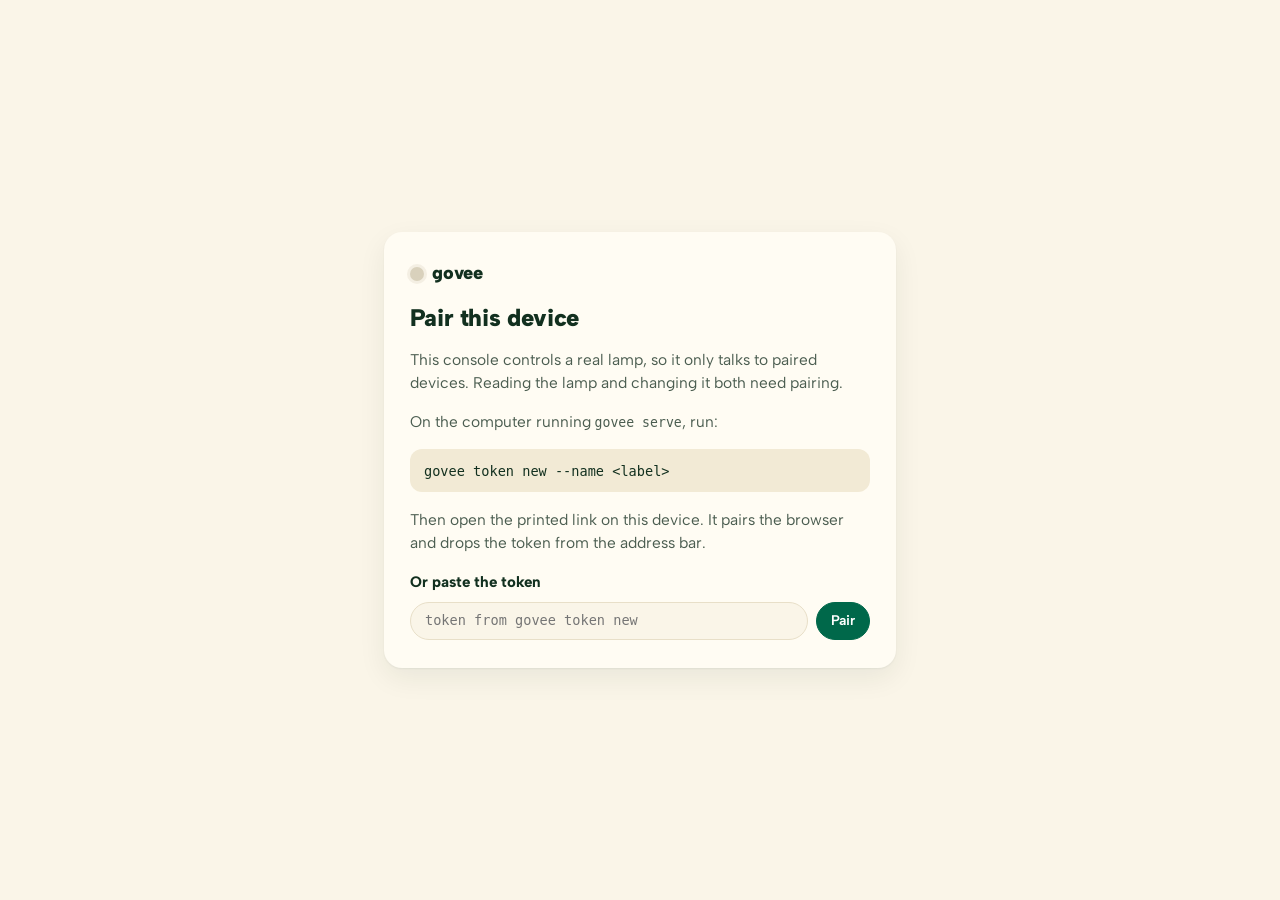
==== govee_cli/web/static/index.html @ eb203861 "web: console static UI in embodiment design (t3) Port docs/design/console-prototype.html to govee_cl" ====
<!doctype html>
<html lang="en">
<head>
<meta charset="utf-8">
<meta name="viewport" content="width=device-width, initial-scale=1, viewport-fit=cover">
<meta name="referrer" content="no-referrer">
<title>Govee Lamp Console</title>
<link rel="preconnect" href="https://fonts.googleapis.com">
<link rel="preconnect" href="https://fonts.gstatic.com" crossorigin>
<link rel="stylesheet" href="https://fonts.googleapis.com/css2?family=Albert+Sans:wght@400;500;600;700;800;900&amp;display=swap">
<link rel="stylesheet" href="app.css">
<script src="app.js" defer></script>
</head>
<body>

<!-- ================= BOOT (while the first /api/state call is in flight) ================= -->
<div class="boot" id="boot" role="status">Connecting to the lamp console&#x2026;</div>

<!-- ================= PAIRING (no token, or any 401) ================= -->
<section class="gate" id="gate" hidden aria-labelledby="gateTitle">
  <div class="gate-card">
    <span class="brand"><span class="brand-dot" aria-hidden="true"></span>govee</span>
    <h1 id="gateTitle">Pair this device</h1>
    <p>This console controls a real lamp, so it only talks to paired devices. Reading the lamp and changing it both need pairing.</p>
    <p>On the computer running <code>govee serve</code>, run:</p>
    <code class="gate-cmd">govee token new --name &lt;label&gt;</code>
    <p>Then open the printed link on this device. It pairs the browser and drops the token from the address bar.</p>
    <form class="gate-form" id="gateForm" autocomplete="off">
      <label for="gateToken">Or paste the token</label>
      <div class="gate-row">
        <input id="gateToken" name="token" type="password" spellcheck="false" autocapitalize="off" placeholder="token from govee token new" required>
        <button type="submit" class="btn primary">Pair</button>
      </div>
      <p class="gate-error" id="gateError" role="alert" hidden></p>
    </form>
  </div>
</section>

<!-- ================= CONSOLE (paired) ================= -->
<div id="app" hidden>
<header class="top">
  <span class="brand"><span class="brand-dot" aria-hidden="true"></span>govee</span>
  <nav class="tabs" aria-label="Views">
    <a href="#lamp" data-view="lamp">Lamp</a>
    <a href="#stats" data-view="stats">Stats</a>
    <a href="#agents" data-view="agents">Agents</a>
  </nav>
  <div class="actions">
    <span class="status-pill" id="statusPill" data-state="unknown"><i aria-hidden="true"></i><span id="statusText">Checking the lamp</span></span>
    <div class="seg" role="group" aria-label="Write mode">
      <button type="button" data-mode="dry" aria-pressed="true">Dry run</button>
      <button type="button" data-mode="live" aria-pressed="false">Live</button>
    </div>
  </div>
</header>

<main>
  <!-- ================= LAMP ================= -->
  <section class="page" id="view-lamp" data-view-panel="lamp">
    <div class="notice" id="lampNotice" role="note" hidden></div>
    <div class="hero">
      <div class="lamp-stage" id="stage">
        <div class="lamp" id="lamp" data-on="false">
          <div class="bulb" id="bulb" aria-hidden="true"></div>
          <div>
            <div class="lamp-name" id="lampName">Lamp</div>
            <div class="lamp-readout" id="readout"></div>
          </div>
          <span class="lamp-diff" id="lampDiff" data-shown="false">Preview</span>
        </div>
      </div>

      <div class="panel controls">
        <div class="power">
          <div>
            <h2>Power</h2>
            <p class="panel-sub" id="deviceSub">&#x2013;</p>
          </div>
          <button type="button" class="switch" role="switch" id="power" aria-checked="false" aria-label="Lamp power"></button>
        </div>

        <div class="ctl-row">
          <div class="ctl-head"><label for="bright">Brightness</label><output id="brightOut" for="bright">&#x2013;</output></div>
          <input type="range" id="bright" min="1" max="100" value="50">
        </div>

        <div class="ctl-row">
          <div class="mode-tabs" role="tablist" aria-label="Light mode">
            <button type="button" role="tab" id="tab-color" aria-selected="true" aria-controls="pane-color">Color</button>
            <button type="button" role="tab" id="tab-white" aria-selected="false" aria-controls="pane-white">White</button>
          </div>
          <div id="pane-color" role="tabpanel" aria-labelledby="tab-color">
            <div class="swatches" id="swatches"></div>
          </div>
          <div id="pane-white" role="tabpanel" aria-labelledby="tab-white" hidden>
            <div class="ctl-head"><label for="temp">Color temperature</label><output id="tempOut" for="temp">2700 K</output></div>
            <input type="range" class="temp-range" id="temp" min="2000" max="9000" step="100" value="2700">
            <p class="hint">2000 K is candlelight warm, 9000 K is overcast-sky cool.</p>
          </div>
        </div>

        <div class="ctl-row">
          <div class="ctl-head"><h3>Scenes</h3><span class="hint">Sent through the Govee cloud</span></div>
          <div class="chips" id="scenes"></div>
        </div>
      </div>
    </div>

    <div class="duo">
      <section class="panel" aria-labelledby="sendTitle">
        <div class="send-head">
          <div>
            <h2 id="sendTitle">What will be sent</h2>
            <p class="panel-sub" id="sendSub">Dry run: your changes stay here until you send them.</p>
          </div>
          <span class="badge dry" id="modeBadge">Dry run</span>
        </div>
        <div class="wire" id="wire"></div>
        <p class="cli-equiv" id="cliEquiv"></p>
        <div class="send-actions">
          <button type="button" class="btn primary" id="sendBtn" disabled>Send to lamp</button>
          <button type="button" class="btn" id="discardBtn" disabled>Discard changes</button>
        </div>
      </section>

      <section class="panel" aria-labelledby="actTitle">
        <h2 id="actTitle">Recent activity</h2>
        <p class="panel-sub">Every command is logged, including dry runs that never reached the lamp.</p>
        <ul class="feed" id="feed"></ul>
      </section>
    </div>
  </section>

  <!-- ================= STATS ================= -->
  <section class="page" id="view-stats" data-view-panel="stats" hidden>
    <div>
      <h1 class="view-title">Lamp stats</h1>
      <p class="view-lede">How long the lamp is on, how bright it runs and who changes it. <code>govee serve</code> samples the lamp's state while it runs and logs every command.</p>
    </div>
    <div class="notice" id="statsNotice" role="note" hidden></div>
    <div class="tiles" id="tiles"></div>
    <div class="charts">
      <figure class="chart wide" id="c-day"></figure>
      <figure class="chart" id="c-hours"></figure>
      <figure class="chart" id="c-src"></figure>
      <figure class="chart wide" id="c-heat"></figure>
    </div>
  </section>

  <!-- ================= AGENTS ================= -->
  <section class="page" id="view-agents" data-view-panel="agents" hidden>
    <div>
      <h1 class="view-title">Agents</h1>
      <p class="view-lede">Any Claude-backed agent in the mesh can use the lamp through the govee MCP server. The same rules apply to agents, the command line and this page.</p>
    </div>
    <div class="agents">
      <section class="panel" aria-labelledby="toolsTitle">
        <h2 id="toolsTitle">MCP tools</h2>
        <p class="panel-sub">Served over stdio by <code>govee mcp serve</code></p>
        <ul class="tool-list">
          <li><code>list_devices</code><span class="badge">read</span><p>Lamps found on the LAN and in the Govee account, with model and transport.</p></li>
          <li><code>get_state</code><span class="badge">read</span><p>Power, brightness, color or color temperature of one lamp.</p></li>
          <li><code>set_light</code><span class="badge dry">dry run unless apply</span><p>Power, brightness, color, color temperature. Returns the exact command it sent or would send.</p></li>
          <li><code>set_scene</code><span class="badge dry">dry run unless apply</span><p>Applies one of the lamp's scenes through the cloud API.</p></li>
          <li><code>get_stats</code><span class="badge">read</span><p>On-time, brightness and command counts over a time range.</p></li>
        </ul>
        <div class="snippet">
          <button type="button" class="btn" id="copyMcp">Copy</button>
<pre id="mcpJson">{
  "mcpServers": {
    "govee": {
      "command": "govee",
      "args": ["mcp", "serve"],
      "env": { "GOVEE_API_KEY": "${GOVEE_API_KEY}" }
    }
  }
}</pre>
        </div>
      </section>

      <section class="panel" aria-labelledby="rulesTitle">
        <h2 id="rulesTitle">Mesh rules</h2>
        <p class="panel-sub">Enforced by the server, so a prompt cannot talk an agent past them</p>
        <ul class="rules">
          <li><svg width="18" height="18" viewBox="0 0 24 24" aria-hidden="true"><circle cx="12" cy="12" r="10" fill="var(--good)"/><path d="M7 12.5l3 3 7-7" stroke="var(--sheet)" stroke-width="2.4" fill="none" stroke-linecap="round"/></svg><b>Dry run by default</b><p>A write without <code>apply: true</code> returns the command it would send and changes nothing.</p></li>
          <li><svg width="18" height="18" viewBox="0 0 24 24" aria-hidden="true"><circle cx="12" cy="12" r="10" fill="var(--good)"/><path d="M7 12.5l3 3 7-7" stroke="var(--sheet)" stroke-width="2.4" fill="none" stroke-linecap="round"/></svg><b>Every call is logged</b><p>Each write records its source (CLI, web, MCP or rules) and who made it, and shows up in Stats.</p></li>
          <li><svg width="18" height="18" viewBox="0 0 24 24" aria-hidden="true"><circle cx="12" cy="12" r="10" fill="var(--good)"/><path d="M7 12.5l3 3 7-7" stroke="var(--sheet)" stroke-width="2.4" fill="none" stroke-linecap="round"/></svg><b>The key stays in the environment</b><p>Agents never see <code>GOVEE_API_KEY</code>. The server reads it and never echoes it.</p></li>
          <li><svg width="18" height="18" viewBox="0 0 24 24" aria-hidden="true"><circle cx="12" cy="12" r="10" fill="var(--good)"/><path d="M7 12.5l3 3 7-7" stroke="var(--sheet)" stroke-width="2.4" fill="none" stroke-linecap="round"/></svg><b>Schedules live in culture-rules</b><p>govee has no timers of its own. A culture-rules rule calls the govee runner actor, for example <code>lamp_color</code> when CI fails.</p></li>
        </ul>
        <div class="pair-panel">
          <b>Pair another device</b>
          <p>Run <code>govee token new --name &lt;label&gt;</code> on the computer running <code>govee serve</code>, then open the printed link on the other device. Reading the lamp and changing it both need pairing.</p>
          <button type="button" class="btn" id="unpairBtn">Unpair this device</button>
        </div>
      </section>
    </div>
  </section>
</main>
</div>

<div class="tip" id="tip" hidden></div>
<div class="toast" id="toast" role="status" aria-live="polite"></div>
</body>
</html>
---- govee_cli/web/static/app.css ----
/* Layout: embodiment's sticky top bar + pill tabs over a single 72rem page rail;
   the lamp view is a two-column hero (the lamp itself | its controls), stats is
   embodiment's "Site state" pattern (tiles, then a chart grid with Table toggles).
   Tokens are embodiment/web/src/styles/app.css values, cited not imported. */
:root {
  --paper: #faf5e8; --sheet: #fffcf3; --well: #f2ead5;
  --ink: #12301f; --quiet: #4b5d50; --muted: #6f7868;
  --rule: #e8dfc8; --rule-soft: #f0e8d4;
  --cobalt: #00684a; --cobalt-soft: #dcefdf; --on-cobalt: #ffffff;
  --warn: #8a5a00; --warn-soft: #fff1d6;
  --good: #0ca30c; --warning: #e09c00; --critical: #d03b3b;
  /* command sources: validated categorical order cli, web, mcp, rules
     (validate_palette.js, light on #fffcf3 and dark on #1d3354: all checks pass) */
  --s-cli: #2a78d6; --s-web: #eb6834; --s-mcp: #7a4fc9; --s-rules: #199e70;
  --lamp-off: #d9d1bc;
  --shadow: 0 1px 2px rgba(18,48,31,.06), 0 10px 28px rgba(18,48,31,.07);
  --shadow-lift: 0 2px 6px rgba(18,48,31,.08), 0 22px 48px -12px rgba(18,48,31,.22);
  --ui: "Albert Sans", "Segoe UI", system-ui, sans-serif;
  --mono: ui-monospace, "SF Mono", Menlo, Consolas, monospace;
  --step--1: .8125rem; --step-0: .96875rem; --step-1: 1.1875rem; --step-2: 1.5rem; --step-3: 2.25rem;
  --radius-s: 6px; --radius-m: 12px; --radius-l: 18px;
  --bar-h: 64px;
  --glide: cubic-bezier(.2,.8,.2,1);
  color-scheme: light;
}
@media (prefers-color-scheme: dark) {
  :root:not([data-theme="light"]) {
    --paper: #172b47; --sheet: #1d3354; --well: #253f66;
    --ink: #eef2f7; --quiet: #b9c6d8; --muted: #8fa0b8;
    --rule: #2c4872; --rule-soft: #243c62;
    --cobalt: #5fd897; --cobalt-soft: #23485a; --on-cobalt: #10233a;
    --warn: #ffc16b; --warn-soft: #3a3320;
    --s-cli: #3987e5; --s-web: #d95926; --s-mcp: #9572e0; --s-rules: #1baf7a;
    --lamp-off: #2c4872;
    --shadow: 0 1px 2px rgba(5,12,24,.3), 0 10px 28px rgba(5,12,24,.28);
    --shadow-lift: 0 2px 6px rgba(5,12,24,.35), 0 22px 48px -12px rgba(5,12,24,.6);
    color-scheme: dark;
  }
}
:root[data-theme="dark"] {
  --paper: #172b47; --sheet: #1d3354; --well: #253f66;
  --ink: #eef2f7; --quiet: #b9c6d8; --muted: #8fa0b8;
  --rule: #2c4872; --rule-soft: #243c62;
  --cobalt: #5fd897; --cobalt-soft: #23485a; --on-cobalt: #10233a;
  --warn: #ffc16b; --warn-soft: #3a3320;
  --s-cli: #3987e5; --s-web: #d95926; --s-mcp: #9572e0; --s-rules: #1baf7a;
  --lamp-off: #2c4872;
  --shadow: 0 1px 2px rgba(5,12,24,.3), 0 10px 28px rgba(5,12,24,.28);
  --shadow-lift: 0 2px 6px rgba(5,12,24,.35), 0 22px 48px -12px rgba(5,12,24,.6);
  color-scheme: dark;
}
*, *::before, *::after { box-sizing: border-box; }
[hidden] { display: none !important; }
html { background: var(--paper); }
body { margin: 0; min-height: 100vh; background: var(--paper); color: var(--ink); font-family: var(--ui); font-size: var(--step-0); line-height: 1.5; }
body::before { content: ""; position: fixed; inset: 0 0 auto; height: env(safe-area-inset-top, 0px); z-index: 40; background: var(--paper); }
h1, h2, h3 { margin: 0; text-wrap: balance; }
p { margin: 0; }
button, input { font: inherit; color: inherit; }
button { cursor: pointer; }
:focus-visible { outline: 2px solid var(--cobalt); outline-offset: 2px; border-radius: 4px; }
code, .mono { font-family: var(--mono); font-size: .85em; }

/* ---------- shared controls (embodiment .btn / .pill-btn / .chip) ---------- */
.btn, .pill-btn {
  display: inline-flex; align-items: center; justify-content: center; gap: .45rem;
  border: 1px solid var(--rule); background: var(--sheet); color: var(--ink);
  border-radius: 999px; padding-block: .4rem; padding-inline: .9rem;
  font-weight: 650; font-size: .875rem; white-space: nowrap; min-block-size: 38px;
}
.btn:hover, .pill-btn:hover { border-color: var(--cobalt); }
.btn.primary { background: var(--cobalt); color: var(--on-cobalt); border-color: var(--cobalt); }
.btn:disabled { opacity: .5; cursor: default; }
.btn:disabled:hover { border-color: var(--rule); }
.btn.primary:disabled:hover { border-color: var(--cobalt); }
.pill-btn[aria-pressed="true"] { background: var(--cobalt-soft); border-color: transparent; }
.chips { display: flex; flex-wrap: wrap; gap: .45rem; }
.chip {
  border: 1px solid var(--rule); background: var(--sheet); color: var(--ink);
  border-radius: 999px; padding-block: .35rem; padding-inline: .85rem; font-size: .875rem; font-weight: 600;
}
.chip:hover { border-color: var(--cobalt); }
.chip[aria-pressed="true"] { background: var(--cobalt); color: var(--on-cobalt); border-color: var(--cobalt); }

/* ---------- top bar ---------- */
.top {
  position: sticky; top: env(safe-area-inset-top, 0px); z-index: 30;
  display: flex; align-items: center; flex-wrap: wrap; gap: .6rem 1rem;
  min-block-size: var(--bar-h);
  padding-block: .6rem;
  padding-left: max(16px, env(safe-area-inset-left, 0px)); padding-right: max(16px, env(safe-area-inset-right, 0px));
  background: color-mix(in srgb, var(--paper) 88%, transparent);
  backdrop-filter: blur(12px);
  border-bottom: 1px solid var(--rule);
}
.brand { display: inline-flex; align-items: center; gap: .55rem; font-weight: 850; font-size: 1.3rem; letter-spacing: -.02em; }
.brand-dot { width: 14px; height: 14px; border-radius: 50%; background: var(--lamp-css, var(--lamp-off)); box-shadow: 0 0 0 3px color-mix(in srgb, var(--lamp-css, var(--lamp-off)) 30%, transparent); transition: background .4s var(--glide); }
.tabs { display: flex; gap: 4px; background: var(--well); padding: 4px; border-radius: 999px; }
.tabs a { padding-block: .3rem; padding-inline: .9rem; border-radius: 999px; color: var(--quiet); font-weight: 700; font-size: .875rem; text-decoration: none; }
.tabs a:hover { color: var(--ink); }
.tabs a[aria-current="page"] { background: var(--sheet); color: var(--ink); box-shadow: var(--shadow); }
.actions { display: flex; align-items: center; gap: .6rem; margin-left: auto; flex-wrap: wrap; }
.status-pill { display: inline-flex; align-items: center; gap: .45rem; font-size: var(--step--1); color: var(--quiet); font-weight: 600; }
.status-pill i { width: 8px; height: 8px; border-radius: 50%; background: var(--st, var(--muted)); box-shadow: 0 0 0 3px color-mix(in srgb, var(--st, var(--muted)) 22%, transparent); }
.status-pill[data-state="ok"] { --st: var(--good); }
.status-pill[data-state="bad"] { --st: var(--critical); }
.seg { display: inline-flex; background: var(--well); padding: 3px; border-radius: 999px; }
.seg button { border: 0; background: transparent; border-radius: 999px; padding-block: .28rem; padding-inline: .8rem; font-size: .8125rem; font-weight: 700; color: var(--quiet); }
.seg button[aria-pressed="true"] { background: var(--sheet); color: var(--ink); box-shadow: var(--shadow); }
.seg button[data-mode="live"][aria-pressed="true"] { background: var(--warn-soft); color: var(--warn); }

/* ---------- page ---------- */
.page {
  max-width: 72rem; margin-inline: auto;
  padding-block: 1.75rem 4rem;
  padding-left: max(16px, env(safe-area-inset-left, 0px)); padding-right: max(16px, env(safe-area-inset-right, 0px));
  display: grid; gap: 1.25rem;
}
.view-title { font-size: var(--step-3); font-weight: 850; line-height: 1.1; letter-spacing: -.02em; }
.view-lede { color: var(--quiet); max-width: 62ch; margin-top: .35rem; }
.notice {
  display: flex; gap: .6rem; align-items: center; flex-wrap: wrap;
  background: var(--warn-soft); color: var(--warn); border-radius: var(--radius-m);
  padding-block: .55rem; padding-inline: .9rem; font-size: var(--step--1); font-weight: 600;
}
.panel { background: var(--sheet); border-radius: var(--radius-l); box-shadow: var(--shadow); padding-block: 1.25rem; padding-inline: 1.35rem; min-width: 0; }
.panel h2 { font-size: var(--step-1); font-weight: 800; }
.panel-sub { color: var(--muted); font-size: var(--step--1); margin-top: .1rem; }

/* ---------- the lamp hero ---------- */
.hero { display: grid; grid-template-columns: minmax(0, 5fr) minmax(0, 6fr); gap: 1.25rem; }
.lamp-stage {
  position: relative; overflow: hidden; border-radius: var(--radius-l); box-shadow: var(--shadow);
  background: var(--sheet); min-height: 25rem;
  display: grid; place-items: center; padding: 1.5rem;
}
.lamp-stage::before {
  content: ""; position: absolute; inset: -20%;
  background: radial-gradient(closest-side, color-mix(in srgb, var(--lamp-css) calc(var(--glow) * 55%), transparent), transparent 100%);
  transition: background .6s var(--glide);
}
.lamp { position: relative; display: grid; width: min(100%, 24rem); justify-items: center; gap: 1.1rem; text-align: center; }
.bulb {
  width: clamp(9rem, 26vw, 12.5rem); aspect-ratio: 1; max-width: 100%; border-radius: 50%;
  background: radial-gradient(circle at 38% 34%, color-mix(in srgb, #fff calc(var(--glow) * 70%), var(--lamp-css)) 0%, var(--lamp-css) 58%, color-mix(in srgb, var(--lamp-css) 70%, #000) 100%);
  box-shadow: 0 0 calc(var(--glow) * 90px) calc(var(--glow) * 18px) color-mix(in srgb, var(--lamp-css) 65%, transparent), inset 0 -10px 30px rgba(0,0,0,.12);
  transition: background .6s var(--glide), box-shadow .6s var(--glide);
}
.lamp[data-on="false"] .bulb { background: radial-gradient(circle at 38% 34%, color-mix(in srgb, var(--lamp-off) 70%, var(--sheet)), var(--lamp-off)); box-shadow: inset 0 -10px 30px rgba(0,0,0,.08); }
.lamp-name { font-size: var(--step-2); font-weight: 850; letter-spacing: -.015em; }
.lamp-readout { min-height: 1.3rem; display: flex; flex-wrap: wrap; justify-content: center; gap: .35rem .9rem; color: var(--quiet); font-size: var(--step--1); font-weight: 600; font-variant-numeric: tabular-nums; }
.lamp-diff {
  display: block; box-sizing: border-box; height: 1.75rem; line-height: 1.35rem; max-width: 100%;
  white-space: nowrap; overflow: hidden; text-overflow: ellipsis;
  font-size: var(--step--1); color: var(--warn); background: var(--warn-soft); border-radius: 999px; padding-block: .2rem; padding-inline: .7rem; font-weight: 650;
}
.lamp-diff[data-shown="false"] { visibility: hidden; }

.controls { display: grid; gap: 1.1rem; align-content: start; }
.ctl-row { display: grid; gap: .5rem; }
.ctl-head { display: flex; justify-content: space-between; align-items: baseline; gap: 1rem; }
.ctl-head label, .ctl-head h3 { font-weight: 750; font-size: .95rem; }
.ctl-head output { font-variant-numeric: tabular-nums; color: var(--quiet); font-weight: 650; font-size: var(--step--1); }
.power { display: flex; align-items: center; justify-content: space-between; gap: 1rem; }
.switch { position: relative; width: 58px; height: 32px; border-radius: 999px; border: 0; background: var(--rule); flex: none; transition: background .25s var(--glide); }
.switch::after { content: ""; position: absolute; top: 4px; left: 4px; width: 24px; height: 24px; border-radius: 50%; background: var(--sheet); box-shadow: var(--shadow); transition: transform .25s var(--glide); }
.switch[aria-checked="true"] { background: var(--cobalt); }
.switch[aria-checked="true"]::after { transform: translateX(26px); }
input[type="range"] { width: 100%; accent-color: var(--cobalt); height: 28px; }
.temp-range { appearance: none; -webkit-appearance: none; height: 12px; border-radius: 999px; background: linear-gradient(90deg, #ff8a2a, #ffc78f, #fff4e8, #dfe9ff, #b9ccff); outline-offset: 6px; }
.temp-range::-webkit-slider-thumb { -webkit-appearance: none; width: 24px; height: 24px; border-radius: 50%; background: var(--sheet); border: 2px solid var(--ink); box-shadow: var(--shadow); }
.temp-range::-moz-range-thumb { width: 22px; height: 22px; border-radius: 50%; background: var(--sheet); border: 2px solid var(--ink); }
.swatches { display: flex; flex-wrap: wrap; gap: .5rem; align-items: center; }
.swatch { width: 34px; height: 34px; border-radius: 50%; border: 2px solid var(--sheet); background: var(--c); box-shadow: 0 0 0 1px var(--rule); }
.swatch[aria-pressed="true"] { box-shadow: 0 0 0 2px var(--ink); }
.custom-color { display: inline-flex; align-items: center; gap: .4rem; font-size: var(--step--1); font-weight: 650; color: var(--quiet); }
.custom-color input { width: 34px; height: 34px; border: 0; padding: 0; background: none; border-radius: 50%; }
.mode-tabs { display: inline-flex; background: var(--well); padding: 3px; border-radius: 999px; justify-self: start; }
.mode-tabs button { border: 0; background: transparent; border-radius: 999px; padding-block: .25rem; padding-inline: .85rem; font-size: .8125rem; font-weight: 700; color: var(--quiet); }
.mode-tabs button[aria-selected="true"] { background: var(--sheet); color: var(--ink); box-shadow: var(--shadow); }
.hint { color: var(--muted); font-size: var(--step--1); }

/* ---------- pending command + activity ---------- */
.duo { display: grid; grid-template-columns: minmax(0, 6fr) minmax(0, 5fr); gap: 1.25rem; }
.send-head { display: flex; justify-content: space-between; align-items: flex-start; gap: 1rem; flex-wrap: wrap; }
.badge { display: inline-flex; align-items: center; gap: .35rem; border-radius: 999px; padding-block: .15rem; padding-inline: .6rem; font-size: .75rem; font-weight: 750; background: var(--well); color: var(--quiet); }
.badge.dry { background: var(--cobalt-soft); color: var(--ink); }
.badge.live { background: var(--warn-soft); color: var(--warn); }
.wire { margin-top: .9rem; display: grid; gap: .5rem; }
.wire-item { border: 1px solid var(--rule); border-radius: var(--radius-m); overflow: hidden; }
.wire-meta { display: flex; justify-content: space-between; gap: .5rem; flex-wrap: wrap; padding-block: .4rem; padding-inline: .75rem; background: var(--well); font-size: .75rem; font-weight: 700; color: var(--quiet); }
.wire pre { margin: 0; padding-block: .6rem; padding-inline: .75rem; overflow-x: auto; font-family: var(--mono); font-size: .8rem; line-height: 1.5; color: var(--ink); }
.wire-empty { color: var(--muted); font-size: var(--step--1); padding-block: 1rem; text-align: center; border: 1px dashed var(--rule); border-radius: var(--radius-m); }
.cli-equiv { margin-top: .75rem; font-size: var(--step--1); color: var(--quiet); overflow-x: auto; white-space: nowrap; }
.cli-equiv code { color: var(--ink); background: var(--well); padding: .15rem .45rem; border-radius: var(--radius-s); }
.send-actions { display: flex; gap: .5rem; margin-top: 1rem; flex-wrap: wrap; }
.feed { list-style: none; margin: .9rem 0 0; padding: 0; display: grid; }
.feed li { display: grid; grid-template-columns: auto minmax(0, 1fr) auto; gap: .2rem .7rem; align-items: center; padding-block: .6rem; border-bottom: 1px solid var(--rule-soft); }
.feed li:last-child { border-bottom: 0; }
.src { display: inline-flex; align-items: center; gap: .35rem; font-size: .75rem; font-weight: 750; color: var(--quiet); min-width: 4.5rem; }
.src::before { content: ""; width: 8px; height: 8px; border-radius: 2px; background: var(--s); }
.feed b { font-weight: 700; font-size: .9rem; }
.feed .who { color: var(--muted); font-size: var(--step--1); display: block; overflow: hidden; text-overflow: ellipsis; white-space: nowrap; }
.feed time { color: var(--muted); font-size: .75rem; font-variant-numeric: tabular-nums; text-align: right; }
.feed .dry-tag { color: var(--muted); font-weight: 600; font-size: .75rem; }

/* ---------- stats: tiles + charts (embodiment library.css) ---------- */
.tiles { display: grid; grid-template-columns: repeat(auto-fit, minmax(12.5rem, 1fr)); gap: 1rem; }
.tile { display: flex; flex-direction: column; gap: .1rem; background: var(--sheet); border-radius: var(--radius-l); box-shadow: var(--shadow); padding-block: 1.1rem; padding-inline: 1.25rem; }
.tile b { font-size: 2.25rem; font-weight: 850; line-height: 1.1; letter-spacing: -.02em; font-variant-numeric: tabular-nums; }
.tile span { font-weight: 650; }
.tile small { color: var(--muted); font-size: var(--step--1); }
.charts { display: grid; grid-template-columns: repeat(2, minmax(0, 1fr)); gap: 1rem; }
.chart { margin: 0; display: flex; flex-direction: column; gap: .9rem; background: var(--sheet); border-radius: var(--radius-l); box-shadow: var(--shadow); padding-block: 1.1rem; padding-inline: 1.25rem; min-width: 0; }
.chart.wide { grid-column: 1 / -1; }
.chart-head { display: flex; align-items: flex-start; justify-content: space-between; gap: 1rem; }
.chart-head h3 { font-size: 1.125rem; font-weight: 800; }
.chart-head p { margin-top: .15rem; color: var(--muted); font-size: var(--step--1); }
.chart-src { margin-top: auto; color: var(--muted); font-size: .75rem; }
.chart-src code { font-size: .72rem; }
.legend { display: flex; flex-wrap: wrap; gap: .4rem 1rem; font-size: var(--step--1); color: var(--quiet); font-weight: 600; }
.legend span { display: inline-flex; align-items: center; gap: .4rem; }
.legend span::before { content: ""; width: 10px; height: 10px; border-radius: 3px; background: var(--s); }
.plot { position: relative; width: 100%; }
.plot svg { display: block; width: 100%; height: auto; overflow: visible; }
.plot .axis text { fill: var(--muted); font-size: 11px; font-family: var(--ui); }
.plot .grid line { stroke: var(--rule); stroke-width: 1; }
.plot .base { stroke: var(--quiet); stroke-width: 1; opacity: .5; }
.chart-table { width: 100%; border-collapse: collapse; font-size: .875rem; font-variant-numeric: tabular-nums; }
.chart-table th, .chart-table td { text-align: left; padding-block: .35rem; border-bottom: 1px solid var(--rule-soft); }
.chart-table th { color: var(--muted); font-weight: 650; font-size: .75rem; }
.chart-table td:not(:first-child), .chart-table th:not(:first-child) { text-align: right; }
.table-wrap { max-height: 18rem; overflow: auto; }
.tip {
  position: fixed; z-index: 60; pointer-events: none; min-width: 9rem;
  background: var(--sheet); color: var(--ink); border: 1px solid var(--rule); border-radius: var(--radius-m);
  box-shadow: var(--shadow-lift); padding-block: .5rem; padding-inline: .7rem; font-size: var(--step--1); font-variant-numeric: tabular-nums;
}
.tip strong { display: block; font-weight: 750; margin-bottom: .15rem; }
.tip .row { display: flex; justify-content: space-between; gap: 1rem; color: var(--quiet); }
.tip .row span:first-child { display: inline-flex; align-items: center; gap: .35rem; }
.tip .sw { width: 8px; height: 8px; border-radius: 2px; display: inline-block; }
.heat-scale { display: flex; align-items: center; gap: .5rem; font-size: .75rem; color: var(--muted); }
.heat-scale i { display: inline-block; width: 120px; height: 10px; border-radius: 3px; background: linear-gradient(90deg, var(--rule-soft), var(--cobalt)); }

/* ---------- agents ---------- */
.agents { display: grid; grid-template-columns: minmax(0, 1fr) minmax(0, 1fr); gap: 1.25rem; }
.tool-list { list-style: none; margin: .9rem 0 0; padding: 0; display: grid; gap: .1rem; }
.tool-list li { display: grid; grid-template-columns: minmax(0, 1fr) auto; gap: .15rem 1rem; padding-block: .65rem; border-bottom: 1px solid var(--rule-soft); }
.tool-list li:last-child { border-bottom: 0; }
.tool-list code { font-weight: 700; font-size: .875rem; color: var(--ink); }
.tool-list p { grid-column: 1 / -1; color: var(--quiet); font-size: var(--step--1); }
.snippet { position: relative; margin-top: .9rem; background: var(--well); border-radius: var(--radius-m); }
.snippet pre { margin: 0; padding: .9rem 1rem; overflow-x: auto; font-family: var(--mono); font-size: .8rem; line-height: 1.55; }
.snippet .btn { position: absolute; top: .5rem; right: .5rem; min-block-size: 30px; padding-block: .2rem; font-size: .75rem; }
.rules { list-style: none; margin: .9rem 0 0; padding: 0; display: grid; gap: .75rem; }
.rules li { display: grid; grid-template-columns: auto minmax(0, 1fr); gap: .1rem .75rem; align-items: start; }
.rules svg { margin-top: 2px; }
.rules b { font-weight: 750; }
.rules p { grid-column: 2; color: var(--quiet); font-size: var(--step--1); }
.proposed { font-size: .7rem; font-weight: 750; color: var(--warn); background: var(--warn-soft); border-radius: 999px; padding-block: .05rem; padding-inline: .5rem; margin-left: .35rem; vertical-align: 2px; }
.pair-panel { margin-top: .9rem; padding: .8rem 1rem; background: var(--well); border-radius: var(--radius-m); display: grid; gap: .5rem; }
.pair-panel p { color: var(--quiet); font-size: var(--step--1); }
.pair-panel .btn { justify-self: start; }
.pair { display: flex; align-items: center; justify-content: space-between; gap: 1rem; flex-wrap: wrap; margin-top: .9rem; padding: .8rem 1rem; background: var(--well); border-radius: var(--radius-m); }
.pair b { display: block; }
.pair small { color: var(--quiet); font-size: var(--step--1); }

/* ---------- empty states ---------- */
.chart-empty {
  display: grid; place-items: center; text-align: center; min-height: 10rem; gap: .25rem;
  color: var(--muted); font-size: var(--step--1); border: 1px dashed var(--rule); border-radius: var(--radius-m); padding: 1rem;
}
.chart-empty b { color: var(--quiet); font-size: .9rem; }
.feed-empty { color: var(--muted); font-size: var(--step--1); padding-block: 1rem; }
.wire-error { color: var(--warn); background: var(--warn-soft); border-radius: var(--radius-m); padding-block: .6rem; padding-inline: .8rem; font-size: var(--step--1); font-weight: 600; }

/* ---------- pairing screen + boot ---------- */
.gate { min-height: 100vh; display: grid; place-items: center; padding-block: 2rem; padding-inline: 16px; }
.gate-card { width: 100%; max-width: 32rem; background: var(--sheet); border-radius: var(--radius-l); box-shadow: var(--shadow); padding-block: 1.75rem; padding-inline: 1.6rem; display: grid; gap: 1rem; }
.gate-card .brand { font-size: 1.15rem; }
.gate-card h1 { font-size: var(--step-2); font-weight: 850; letter-spacing: -.015em; line-height: 1.15; }
.gate-card p { color: var(--quiet); }
.gate-cmd { display: block; background: var(--well); border-radius: var(--radius-m); padding-block: .7rem; padding-inline: .9rem; font-family: var(--mono); font-size: .85rem; overflow-x: auto; white-space: nowrap; }
.gate-form { display: grid; gap: .5rem; }
.gate-form label { font-weight: 750; font-size: .95rem; }
.gate-row { display: flex; gap: .5rem; flex-wrap: wrap; }
.gate-row input { flex: 1 1 14rem; min-width: 0; min-block-size: 38px; border: 1px solid var(--rule); background: var(--paper); border-radius: 999px; padding-block: .35rem; padding-inline: .9rem; font-family: var(--mono); font-size: .85rem; }
.gate-error { color: var(--critical); font-size: var(--step--1); font-weight: 650; }
.boot { min-height: 100vh; display: grid; place-items: center; color: var(--muted); font-weight: 650; padding-inline: 16px; text-align: center; }

.toast {
  position: fixed; left: 50%; bottom: calc(1.25rem + env(safe-area-inset-bottom, 0px)); transform: translateX(-50%) translateY(calc(100% + 3rem));
  background: var(--ink); color: var(--paper); border-radius: 999px; padding-block: .55rem; padding-inline: 1.1rem; font-weight: 650; font-size: .9rem;
  box-shadow: var(--shadow-lift); z-index: 70; transition: transform .35s var(--glide); max-width: calc(100% - 32px);
}
.toast.show { transform: translateX(-50%) translateY(0); }
.toast:empty { visibility: hidden; }

@media (max-width: 860px) {
  .hero, .duo, .agents, .charts { grid-template-columns: minmax(0, 1fr); }
  .lamp-stage { min-height: 19rem; }
}
@media (max-width: 520px) {
  .tiles { grid-template-columns: repeat(2, minmax(0, 1fr)); gap: .6rem; }
  .tile { padding-block: .8rem; padding-inline: .9rem; }
  .tile b { font-size: 1.65rem; }
  .actions { margin-left: 0; width: 100%; justify-content: space-between; }
  .view-title { font-size: 1.85rem; }
}
@media (prefers-reduced-motion: reduce) {
  *, *::before, *::after { transition: none !important; animation: none !important; }
}
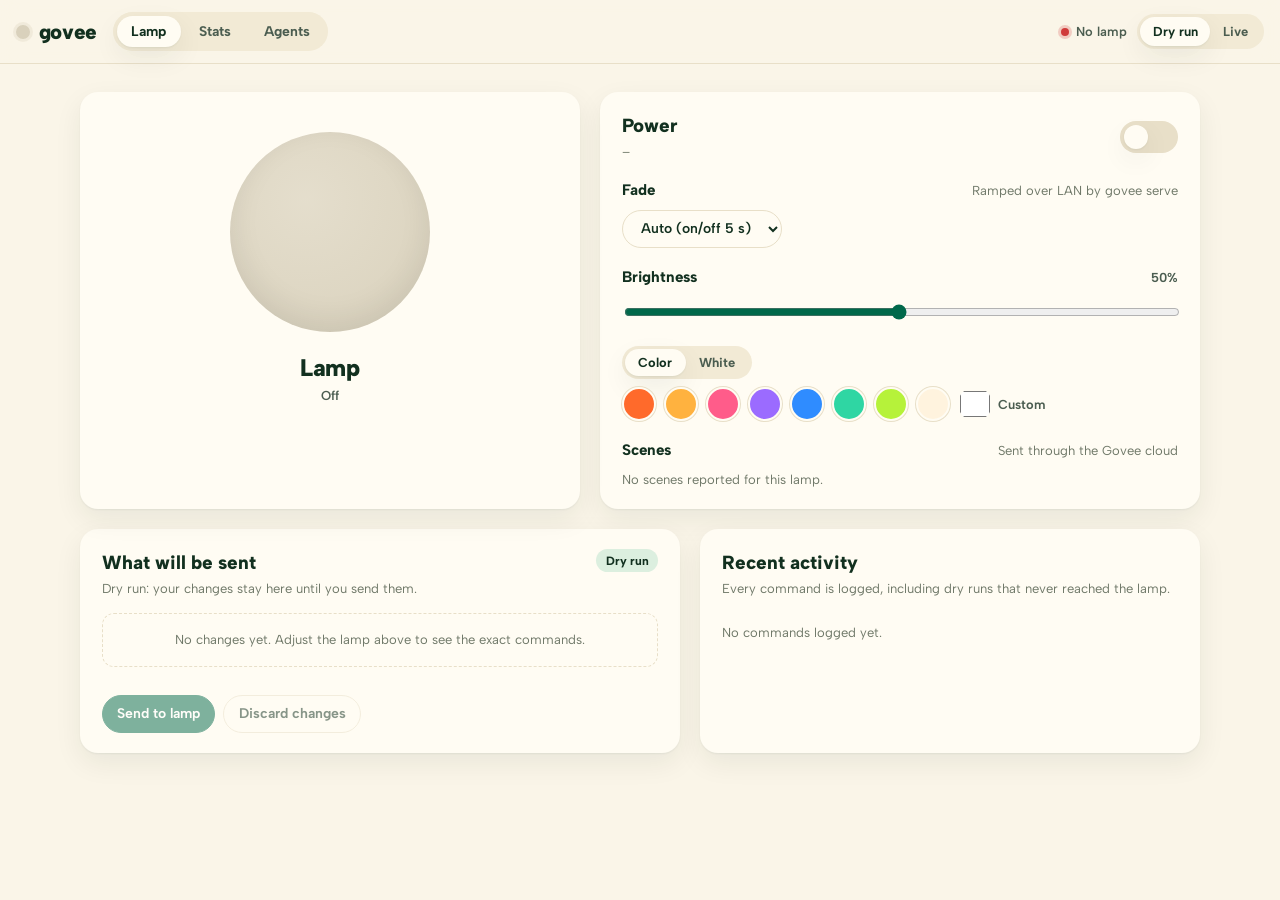
==== commit b345b4de: "ci: fail PRs with unresolved SonarCloud issues; resolve PR #3's 308 - scripts/sonar-pr-issues.py (+ " ====
--- a/govee_cli/web/static/index.html
+++ b/govee_cli/web/static/index.html
@@ -14,7 +14,7 @@
 <body>
 
 <!-- ================= BOOT (while the first /api/state call is in flight) ================= -->
-<div class="boot" id="boot" role="status">Connecting to the lamp console&#x2026;</div>
+<output class="boot" id="boot">Connecting to the lamp console&#x2026;</output>
 
 <!-- ================= PAIRING (no token, or any 401) ================= -->
 <section class="gate" id="gate" hidden aria-labelledby="gateTitle">
@@ -47,10 +47,10 @@
   </nav>
   <div class="actions">
     <span class="status-pill" id="statusPill" data-state="unknown"><i aria-hidden="true"></i><span id="statusText">Checking the lamp</span></span>
-    <div class="seg" role="group" aria-label="Write mode">
+    <fieldset class="seg" aria-label="Write mode">
       <button type="button" data-mode="dry" aria-pressed="true">Dry run</button>
       <button type="button" data-mode="live" aria-pressed="false">Live</button>
-    </div>
+    </fieldset>
   </div>
 </header>
 
@@ -77,6 +77,26 @@
             <p class="panel-sub" id="deviceSub">&#x2013;</p>
           </div>
           <button type="button" class="switch" role="switch" id="power" aria-checked="false" aria-label="Lamp power"></button>
+        </div>
+
+        <div class="ctl-row">
+          <div class="ctl-head"><label for="fade">Fade</label><span class="hint">Ramped over LAN by govee serve</span></div>
+          <select id="fade" class="fade-select">
+            <option value="" selected title="On and off fade 5 s; brightness and color change instantly">Auto (on/off 5 s)</option>
+            <option value="0">Instant</option>
+            <option value="1.5">1.5 s</option>
+            <option value="5">5 s</option>
+            <option value="30">30 s</option>
+            <option value="300">5 min</option>
+            <option value="1200">20 min</option>
+          </select>
+          <div class="fade-bar" id="fadeBar" hidden>
+            <div class="fade-bar-head">
+              <output class="fade-text" id="fadeText">Fading</output>
+              <button type="button" class="btn" id="fadeStop">Stop fade</button>
+            </div>
+            <progress id="fadeProgress" max="1" value="0" aria-label="Fade progress"></progress>
+          </div>
         </div>
 
         <div class="ctl-row">
@@ -199,6 +219,6 @@
 </div>
 
 <div class="tip" id="tip" hidden></div>
-<div class="toast" id="toast" role="status" aria-live="polite"></div>
+<output class="toast" id="toast" aria-live="polite"></output>
 </body>
 </html>
--- a/govee_cli/web/static/app.css
+++ b/govee_cli/web/static/app.css
@@ -1,4 +1,4 @@
-/* Layout: embodiment's sticky top bar + pill tabs over a single 72rem page rail;
+/* The layout is embodiment's sticky top bar + pill tabs over a single 72rem page rail;
    the lamp view is a two-column hero (the lamp itself | its controls), stats is
    embodiment's "Site state" pattern (tiles, then a chart grid with Table toggles).
    Tokens are embodiment/web/src/styles/app.css values, cited not imported. */
@@ -104,7 +104,7 @@
 .status-pill i { width: 8px; height: 8px; border-radius: 50%; background: var(--st, var(--muted)); box-shadow: 0 0 0 3px color-mix(in srgb, var(--st, var(--muted)) 22%, transparent); }
 .status-pill[data-state="ok"] { --st: var(--good); }
 .status-pill[data-state="bad"] { --st: var(--critical); }
-.seg { display: inline-flex; background: var(--well); padding: 3px; border-radius: 999px; }
+.seg { display: inline-flex; margin: 0; border: 0; background: var(--well); padding: 3px; border-radius: 999px; }
 .seg button { border: 0; background: transparent; border-radius: 999px; padding-block: .28rem; padding-inline: .8rem; font-size: .8125rem; font-weight: 700; color: var(--quiet); }
 .seg button[aria-pressed="true"] { background: var(--sheet); color: var(--ink); box-shadow: var(--shadow); }
 .seg button[data-mode="live"][aria-pressed="true"] { background: var(--warn-soft); color: var(--warn); }
@@ -132,7 +132,9 @@
 .lamp-stage {
   position: relative; overflow: hidden; border-radius: var(--radius-l); box-shadow: var(--shadow);
   background: var(--sheet); min-height: 25rem;
-  display: grid; place-items: center; padding: 1.5rem;
+  /* Anchor the lamp to the top, not the centre: the stage stretches to the controls column,
+     whose height changes with the Color/White pane, and centring would move the bulb. */
+  display: grid; place-items: start center; padding: 2.5rem 1.5rem 1.5rem;
 }
 .lamp-stage::before {
   content: ""; position: absolute; inset: -20%;
@@ -156,9 +158,10 @@
 }
 .lamp-diff[data-shown="false"] { visibility: hidden; }
 
-.controls { display: grid; gap: 1.1rem; align-content: start; }
-.ctl-row { display: grid; gap: .5rem; }
-.ctl-head { display: flex; justify-content: space-between; align-items: baseline; gap: 1rem; }
+/* minmax(0, 1fr): a long <select> option must not widen the column past the card on phones */
+.controls { display: grid; grid-template-columns: minmax(0, 1fr); gap: 1.1rem; align-content: start; }
+.ctl-row { display: grid; grid-template-columns: minmax(0, 1fr); gap: .5rem; }
+.ctl-head { display: flex; flex-wrap: wrap; justify-content: space-between; align-items: baseline; gap: .25rem 1rem; }
 .ctl-head label, .ctl-head h3 { font-weight: 750; font-size: .95rem; }
 .ctl-head output { font-variant-numeric: tabular-nums; color: var(--quiet); font-weight: 650; font-size: var(--step--1); }
 .power { display: flex; align-items: center; justify-content: space-between; gap: 1rem; }
@@ -179,6 +182,18 @@
 .mode-tabs button { border: 0; background: transparent; border-radius: 999px; padding-block: .25rem; padding-inline: .85rem; font-size: .8125rem; font-weight: 700; color: var(--quiet); }
 .mode-tabs button[aria-selected="true"] { background: var(--sheet); color: var(--ink); box-shadow: var(--shadow); }
 .hint { color: var(--muted); font-size: var(--step--1); }
+/* fades (approved deviation d11) */
+.fade-select { justify-self: start; min-width: 0; width: auto; max-width: 100%; min-block-size: 38px; border: 1px solid var(--rule); background: var(--sheet); color: var(--ink); border-radius: 999px; padding-block: .35rem; padding-inline: .9rem; font: inherit; font-size: .875rem; font-weight: 600; }
+.fade-select:hover { border-color: var(--cobalt); }
+.fade-bar { display: grid; gap: .45rem; padding-block: .6rem; padding-inline: .8rem; border-radius: var(--radius-m); background: var(--cobalt-soft); }
+.fade-bar-head { display: flex; justify-content: space-between; align-items: center; gap: .75rem; flex-wrap: wrap; }
+.fade-text { font-weight: 700; font-size: var(--step--1); font-variant-numeric: tabular-nums; }
+.fade-bar .btn { min-block-size: 30px; padding-block: .2rem; font-size: .8125rem; }
+.fade-bar progress { width: 100%; height: 8px; accent-color: var(--cobalt); }
+.wire-fade { display: flex; justify-content: space-between; gap: .5rem; flex-wrap: wrap; padding-block: .5rem; padding-inline: .75rem; border-radius: var(--radius-m); background: var(--cobalt-soft); font-size: var(--step--1); }
+.wire-fade span { color: var(--quiet); font-weight: 600; }
+.wire-warn { padding-block: .5rem; padding-inline: .75rem; border-radius: var(--radius-m); background: var(--warn-soft); color: var(--warn); font-size: var(--step--1); font-weight: 650; }
+.wire-more { text-align: center; color: var(--muted); font-size: var(--step--1); }
 
 /* ---------- pending command + activity ---------- */
 .duo { display: grid; grid-template-columns: minmax(0, 6fr) minmax(0, 5fr); gap: 1.25rem; }
